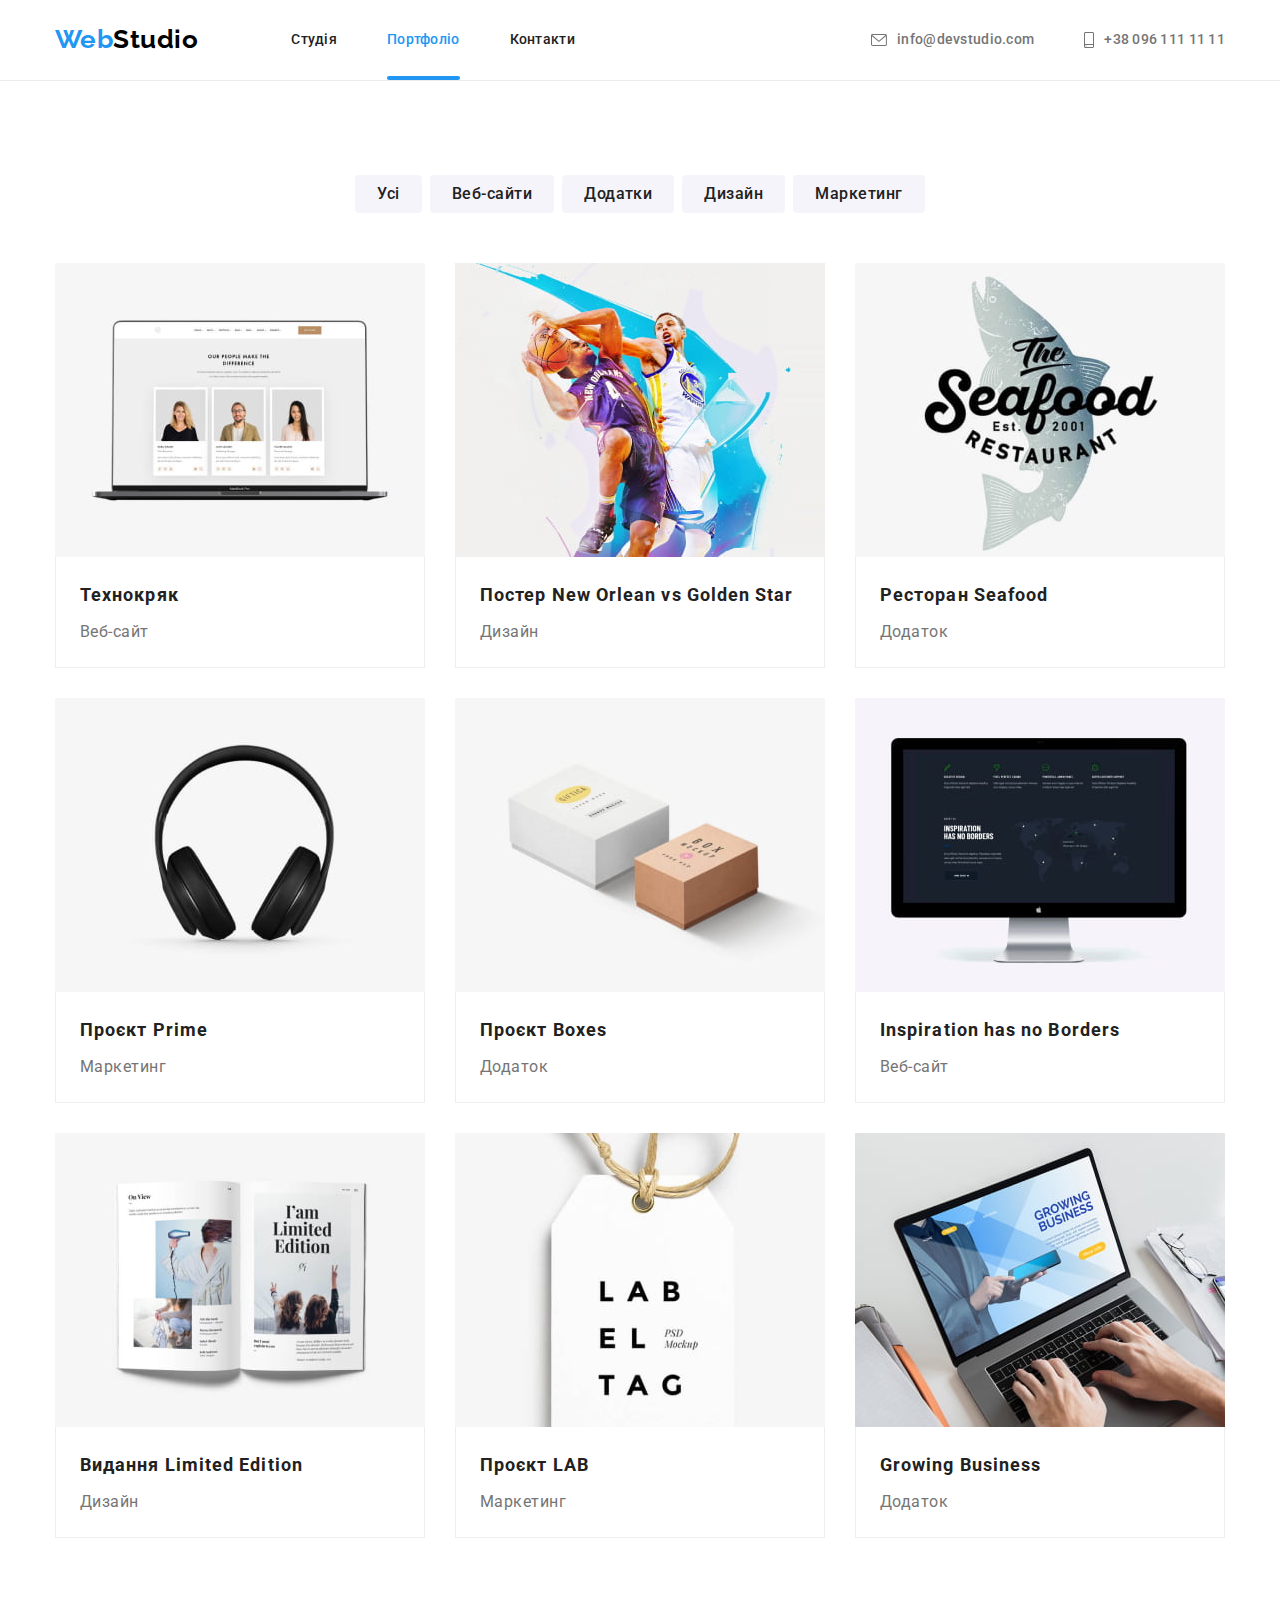
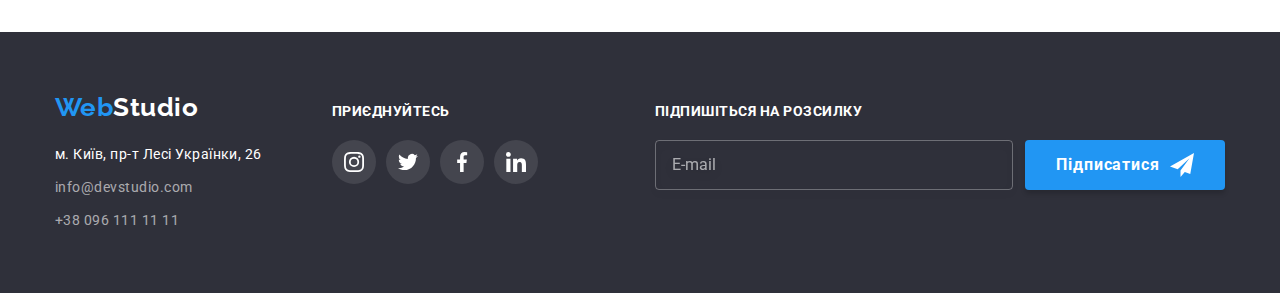
==== portfolio.html @ 8c15a257 "add html and css" ====
<!DOCTYPE html>
<html lang="uk">
  <head>
    <meta charset="UTF-8" />
    <meta http-equiv="X-UA-Compatible" content="IE=edge" />
    <meta name="viewport" content="width=device-width, initial-scale=1.0" />
    <title>Портфоліо</title>
    <link rel="preconnect" href="https://fonts.googleapis.com" />
    <link rel="preconnect" href="https://fonts.gstatic.com" crossorigin />
    <link
      href="https://fonts.googleapis.com/css2?family=Raleway:ital,wght@0,700;1,700&family=Roboto:ital,wght@0,400;0,500;0,700;0,900;1,400;1,500;1,700;1,900&display=swap"
      rel="stylesheet"
    />
    <link
      rel="stylesheet"
      href="https://cdnjs.cloudflare.com/ajax/libs/modern-normalize/1.0.0/modern-normalize.min.css"
    />
    <link rel="stylesheet" href="./css/styles.css" />
  </head>
  <body>
    <!-- Хедер -->
    <header class="header">
      <div class="container header__container">
        <a href="./index.html" class="logo header__logo">
          Web<span class="logo__text logo__text--white">Studio</span>
        </a>
        <nav>
          <ul class="nav">
            <li class="nav__item">
              <a href="./index.html" class="nav__link">Студія</a>
            </li>
            <li class="nav__item">
              <a href="./portfolio.html" class="nav__link nav__link--active">Портфоліо</a>
            </li>
            <li class="nav__item">
              <a href="" class="nav__link">Контакти</a>
            </li>
          </ul>
        </nav>
        <ul class="contacts">
          <li class="contacts__item">
            <a href="mailto:info@devstudio.com" class="contacts__link">
              <svg class="contacts__icon" width="16" height="12">
                <use href="./images/icons.svg#icon-envelope"></use>
              </svg>
              info@devstudio.com
            </a>
          </li>
          <li class="contacts__item">
            <a href="tel:+380961111111" class="contacts__link">
              <svg class="contacts__icon" width="10" height="16">
                <use href="./images/icons.svg#icon-smartphone"></use>
              </svg>
              +38 096 111 11 11
            </a>
          </li>
        </ul>
      </div>
    </header>
    <main>
      <!-- Портфоліо виконаних проєктів -->
      <section class="section">
        <div class="container">
          <h1 class="section__title visually-hidden">Портфоліо WebStudio</h1>
          <ul class="filter">
            <li class="filter__item">
              <button type="button" class="filter__btn">Усі</button>
            </li>
            <li class="filter__item">
              <button type="button" class="filter__btn">Веб-сайти</button>
            </li>
            <li class="filter__item">
              <button type="button" class="filter__btn">Додатки</button>
            </li>
            <li class="filter__item">
              <button type="button" class="filter__btn">Дизайн</button>
            </li>
            <li class="filter__item">
              <button type="button" class="filter__btn">Маркетинг</button>
            </li>
          </ul>
          <ul class="projects">
            <li class="project__item">
              <a href="" class="project__link">
                <div class="project__wrap">
                  <img
                    class="project__img"
                    src="./images/project1.jpg"
                    alt="Технокряк"
                    width="370"
                  />
                  <div class="project__tooltip">
                    <p class="project__desc">
                      Ресурс пропонує комплексні пропозиції з різним рівнем функціоналу та сервісів.
                      Все це дозволить відвідувачу отримати вичерпні відомості про компанію чи
                      приватну особу.
                    </p>
                  </div>
                </div>
                <div class="project__caption">
                  <h2 class="project__title">Технокряк</h2>
                  <p class="project__text">Веб-сайт</p>
                </div>
              </a>
            </li>
            <li class="project__item">
              <a href="" class="project__link">
                <div class="project__wrap">
                  <img
                    class="project__img"
                    src="./images/project2.jpg"
                    alt="Постер New Orlean vs Golden Star"
                    width="370"
                  />
                  <div class="project__tooltip">
                    <p class="project__desc">
                      Ресурс пропонує комплексні пропозиції з різним рівнем функціоналу та сервісів.
                      Все це дозволить відвідувачу отримати вичерпні відомості про компанію чи
                      приватну особу.
                    </p>
                  </div>
                </div>
                <div class="project__caption">
                  <h2 class="project__title">Постер New Orlean vs Golden Star</h2>
                  <p class="project__text">Дизайн</p>
                </div>
              </a>
            </li>
            <li class="project__item">
              <a href="" class="project__link">
                <div class="project__wrap">
                  <img
                    class="project__img"
                    src="./images/project3.jpg"
                    alt="Ресторан Seafood"
                    width="370"
                  />
                  <div class="project__tooltip">
                    <p class="project__desc">
                      Ресурс пропонує комплексні пропозиції з різним рівнем функціоналу та сервісів.
                      Все це дозволить відвідувачу отримати вичерпні відомості про компанію чи
                      приватну особу.
                    </p>
                  </div>
                </div>
                <div class="project__caption">
                  <h2 class="project__title">Ресторан Seafood</h2>
                  <p class="project__text">Додаток</p>
                </div>
              </a>
            </li>
            <li class="project__item">
              <a href="" class="project__link">
                <div class="project__wrap">
                  <img
                    class="project__img"
                    src="./images/project4.jpg"
                    alt="Проєкт Prime"
                    width="370"
                  />
                  <div class="project__tooltip">
                    <p class="project__desc">
                      Ресурс пропонує комплексні пропозиції з різним рівнем функціоналу та сервісів.
                      Все це дозволить відвідувачу отримати вичерпні відомості про компанію чи
                      приватну особу.
                    </p>
                  </div>
                </div>
                <div class="project__caption">
                  <h2 class="project__title">Проєкт Prime</h2>
                  <p class="project__text">Маркетинг</p>
                </div>
              </a>
            </li>
            <li class="project__item">
              <a href="" class="project__link">
                <div class="project__wrap">
                  <img
                    class="project__img"
                    src="./images/project5.jpg"
                    alt="Проєкт Boxes"
                    width="370"
                  />
                  <div class="project__tooltip">
                    <p class="project__desc">
                      Ресурс пропонує комплексні пропозиції з різним рівнем функціоналу та сервісів.
                      Все це дозволить відвідувачу отримати вичерпні відомості про компанію чи
                      приватну особу.
                    </p>
                  </div>
                </div>
                <div class="project__caption">
                  <h2 class="project__title">Проєкт Boxes</h2>
                  <p class="project__text">Додаток</p>
                </div>
              </a>
            </li>
            <li class="project__item">
              <a href="" class="project__link">
                <div class="project__wrap">
                  <img
                    class="project__img"
                    src="./images/project6.jpg"
                    alt="Inspiration has no Borders"
                    width="370"
                  />
                  <div class="project__tooltip">
                    <p class="project__desc">
                      Ресурс пропонує комплексні пропозиції з різним рівнем функціоналу та сервісів.
                      Все це дозволить відвідувачу отримати вичерпні відомості про компанію чи
                      приватну особу.
                    </p>
                  </div>
                </div>
                <div class="project__caption">
                  <h2 class="project__title">Inspiration has no Borders</h2>
                  <p class="project__text">Веб-сайт</p>
                </div>
              </a>
            </li>
            <li class="project__item">
              <a href="" class="project__link">
                <div class="project__wrap">
                  <img
                    class="project__img"
                    src="./images/project7.jpg"
                    alt="Видання Limited Edition"
                    width="370"
                  />
                  <div class="project__tooltip">
                    <p class="project__desc">
                      Ресурс пропонує комплексні пропозиції з різним рівнем функціоналу та сервісів.
                      Все це дозволить відвідувачу отримати вичерпні відомості про компанію чи
                      приватну особу.
                    </p>
                  </div>
                </div>
                <div class="project__caption">
                  <h2 class="project__title">Видання Limited Edition</h2>
                  <p class="project__text">Дизайн</p>
                </div>
              </a>
            </li>
            <li class="project__item">
              <a href="" class="project__link">
                <div class="project__wrap">
                  <img
                    class="project__img"
                    src="./images/project8.jpg"
                    alt="Проєкт LAB"
                    width="370"
                  />
                  <div class="project__tooltip">
                    <p class="project__desc">
                      Ресурс пропонує комплексні пропозиції з різним рівнем функціоналу та сервісів.
                      Все це дозволить відвідувачу отримати вичерпні відомості про компанію чи
                      приватну особу.
                    </p>
                  </div>
                </div>
                <div class="project__caption">
                  <h2 class="project__title">Проєкт LAB</h2>
                  <p class="project__text">Маркетинг</p>
                </div>
              </a>
            </li>
            <li class="project__item">
              <a href="" class="project__link">
                <div class="project__wrap">
                  <img
                    class="project__img"
                    src="./images/project9.jpg"
                    alt="Growing Business"
                    width="370"
                  />
                  <div class="project__tooltip">
                    <p class="project__desc">
                      Ресурс пропонує комплексні пропозиції з різним рівнем функціоналу та сервісів.
                      Все це дозволить відвідувачу отримати вичерпні відомості про компанію чи
                      приватну особу.
                    </p>
                  </div>
                </div>
                <div class="project__caption">
                  <h2 class="project__title">Growing Business</h2>
                  <p class="project__text">Додаток</p>
                </div>
              </a>
            </li>
          </ul>
        </div>
      </section>
    </main>
    <!-- Футер -->
    <footer class="footer">
      <div class="container footer__container">
        <div>
          <a href="./index.html" class="logo footer__logo">
            Web<span class="logo__text logo__text--black">Studio</span>
          </a>
          <!-- Адреса -->
          <address class="address">
            <ul class="address__list">
              <li class="address__item">
                <a
                  href="https://goo.gl/maps/NeYVabY8YoxSWAij9"
                  target="_blank"
                  rel="noopener noreferrer"
                  class="address__link address__link--white"
                  >м. Київ, пр-т Лесі Українки, 26</a
                >
              </li>
              <li class="address__item">
                <a href="mailto:info@devstudio.com" class="address__link">info@devstudio.com</a>
              </li>
              <li class="address__item">
                <a href="tel:+380961111111" class="address__link">+38 096 111 11 11</a>
              </li>
            </ul>
          </address>
        </div>
        <!-- Соцмережі -->
        <div class="socials">
          <p class="socials__tagline">Приєднуйтесь</p>
          <ul class="socials__list">
            <li class="socials__item">
              <a href="" class="socials__link socials__link--white" aria-label="Instagram">
                <svg class="socials__icon">
                  <use href="./images/icons.svg#icon-instagram"></use>
                </svg>
              </a>
            </li>
            <li class="socials__item">
              <a href="" class="socials__link socials__link--white" aria-label="Twitter">
                <svg class="socials__icon">
                  <use href="./images/icons.svg#icon-twitter"></use>
                </svg>
              </a>
            </li>
            <li class="socials__item">
              <a href="" class="socials__link socials__link--white" aria-label="Facebook">
                <svg class="socials__icon">
                  <use href="./images/icons.svg#icon-facebook"></use>
                </svg>
              </a>
            </li>
            <li class="socials__item">
              <a href="" class="socials__link socials__link--white" aria-label="Linkedin">
                <svg class="socials__icon">
                  <use href="./images/icons.svg#icon-linkedin"></use>
                </svg>
              </a>
            </li>
          </ul>
        </div>
        <!-- Форма підписки -->
        <div class="subscription">
          <p class="subscription__tagline">Підпишіться на розсилку</p>
          <form class="subscription__form" autocomplete="off">
            <label for="email"></label>
            <input
              type="email"
              name="user-email"
              id="email"
              placeholder="E-mail"
              class="subscription__input"
            />
            <button type="submit" class="btn subscription__btn">
              Підписатися
              <svg class="subscription__icon">
                <use href="./images/icons.svg#icon-send"></use>
              </svg>
            </button>
          </form>
        </div>
      </div>
    </footer>
  </body>
</html>
---- css/styles.css ----
﻿/* Глобальні стилі */

:root {
  --primary-bg-color: #ffffff;
  --secondary-bg-color: #f5f4fa;
  --footer-bg-color: #2f303a;
  --logo-color: #2196f3;
  --primary-logo-text-color: #000000;
  --secondary-logo-text-color: #ffffff;
  --page-text-color: #212121;
  --primary-title-color: #ffffff;
  --secondary-title-color: #212121;
  --primary-text-color: #ffffff;
  --secondary-text-color: #757575;
  --accent-color: #2196f3;
  --base-btn-color: #2196f3;
  --active-btn-color: #188ce8;
  --svg-base-color: #afb1b8;
  --auto-line-height: 1.2;
  --small-text-size: 14px;
  --medium-text-size: 16px;
  --duration: 250ms;
  --timing-function: cubic-bezier(0.4, 0, 0.2, 1);
}

body {
  font-family: 'Roboto', sans-serif;
  letter-spacing: 0.03em;
  color: var(--page-text-color);
  background-color: var(--primary-bg-color);
}

h1,
h2,
h3,
p {
  margin: 0;
}

ul {
  padding: 0;
  margin: 0;
  list-style: none;
}

textarea {
  resize: none;
}

.container {
  width: 1200px;
  padding-left: 15px;
  padding-right: 15px;
  margin: 0 auto;
}

.btn {
  font-weight: 700;
  font-size: var(--medium-text-size);
  line-height: 1.88;
  letter-spacing: 0.06em;
  color: var(--primary-text-color);
  cursor: pointer;
  background-color: var(--base-btn-color);
  box-shadow: 0px 4px 4px rgba(0, 0, 0, 0.15);
  border: none;
  border-radius: 4px;
  transition: background-color var(--duration) var(--timing-function);
}

.btn:hover,
.btn:focus {
  background-color: var(--active-btn-color);
}

.section {
  padding: 94px 0;
}

.section__title {
  margin-bottom: 50px;
  font-size: 36px;
  line-height: 1.17;
  text-align: center;
}

.visually-hidden {
  position: absolute;
  width: 1px;
  height: 1px;
  margin: -1px;
  border: 0;
  padding: 0;
  white-space: nowrap;
  clip-path: inset(100%);
  clip: rect(0 0 0 0);
  overflow: hidden;
}

/* Головна сторінка */

/* Хедер */

.header {
  border-bottom: 1px solid #ececec;
}

.header__container {
  display: flex;
  align-items: center;
}

.logo {
  display: block;
  font-family: 'Raleway', sans-serif;
  font-weight: 700;
  font-size: 26px;
  line-height: var(--auto-line-height);
  color: var(--logo-color);
  text-decoration: none;
}

.header__logo {
  padding: 24px 0;
  margin-right: 93px;
}

.logo__text--white {
  color: var(--primary-logo-text-color);
}

.nav,
.contacts {
  display: flex;
  gap: 50px;
}

.contacts {
  margin-left: auto;
}

.nav__link,
.contacts__link {
  display: flex;
  align-items: center;
  padding: 32px 0;
  font-weight: 500;
  font-size: var(--small-text-size);
  line-height: 1.14;
  letter-spacing: 0.02em;
  color: currentColor;
  text-decoration: none;
  transition: color var(--duration) var(--timing-function);
}

.contacts__link {
  color: var(--secondary-text-color);
}

.nav__link--active,
.nav__link:hover,
.nav__link:focus,
.contacts__link:hover,
.contacts__link:focus {
  color: var(--accent-color);
}

.nav__link--active {
  position: relative;
}

.nav__link--active::after {
  position: absolute;
  bottom: 0;
  content: '';
  width: 100%;
  height: 4px;
  background-color: var(--accent-color);
  border-radius: 2px;
}

.contacts__icon {
  margin-right: 10px;
  fill: currentColor;
}

/* Секція Hero */

.hero {
  max-width: 1600px;
  padding: 200px 0;
  margin: 0 auto;
  text-align: center;
  background-color: #c4c4c4;
  background-image: linear-gradient(rgba(47, 48, 58, 0.4), rgba(47, 48, 58, 0.4)),
    url(../images/hero-bg.jpg);
  background-repeat: no-repeat;
  background-position: center;
  background-size: cover;
}

.hero__title {
  margin-bottom: 30px;
  font-weight: 900;
  font-size: 44px;
  line-height: 1.36;
  letter-spacing: 0.06em;
  color: var(--primary-title-color);
  text-transform: uppercase;
}

.hero__btn {
  padding: 10px 32px;
}

/* Оверлей та модальне вікно */

.overlay {
  position: fixed;
  top: 0;
  /* z-index: 5; */
  width: 100%;
  height: 100%;
  opacity: 1;
  background-color: rgba(0, 0, 0, 0.2);
  transition: opacity var(--duration) var(--timing-function),
    visibility var(--duration) var(--timing-function);
}

.is-hidden {
  opacity: 0;
  pointer-events: none;
  visibility: hidden;
}

.is-hidden .modal {
  opacity: 0;
  transform: translate(-50%, 80%) scale(0.4);
}

.modal {
  position: absolute;
  top: 50%;
  left: 50%;
  min-width: 528px;
  min-height: 581px;
  background-color: var(--primary-bg-color);
  box-shadow: 0px 1px 3px rgba(0, 0, 0, 0.12), 0px 1px 1px rgba(0, 0, 0, 0.14),
    0px 2px 1px rgba(0, 0, 0, 0.2);
  border-radius: 4px;
  opacity: 1;
  transform: translate(-50%, -50%) scale(1);
  transition: transform var(--duration) var(--timing-function),
    opacity var(--duration) var(--timing-function);
}

.modal__close-btn {
  position: absolute;
  top: 8px;
  right: 8px;
  display: flex;
  justify-content: center;
  align-items: center;
  width: 30px;
  height: 30px;
  margin: 0;
  padding: 0;
  color: #000000;
  cursor: pointer;
  background-color: transparent;
  border: 1px solid rgba(0, 0, 0, 0.1);
  border-radius: 50%;
  transition: color var(--duration) var(--timing-function);
}

.modal__close-btn:hover,
.modal__close-btn:focus {
  color: var(--accent-color);
}

.modal__close-icon {
  width: 18px;
  height: 18px;
  fill: currentColor;
}

.modal__form {
  padding: 48px 40px 40px;
  text-align: center;
}

.modal__title {
  margin-bottom: 12px;
  font-size: 20px;
  line-height: 1.15;
}

.modal__wrap {
  display: flex;
  flex-direction: column;
  gap: 10px;
}

.modal__field {
  position: relative;
  display: flex;
  flex-direction: column;
  text-align: left;
  color: var(--page-text-color);
  transition: color var(--duration) var(--timing-function);
}

.modal__field:focus-within {
  color: var(--accent-color);
}

.modal__label {
  margin-bottom: 4px;
  font-size: 12px;
  line-height: 1.17;
  letter-spacing: 0.01em;
  color: var(--secondary-text-color);
}

.modal__input {
  margin: 0;
  padding: 11px 42px;
  color: var(--page-text-color);
  border: 1px solid rgba(33, 33, 33, 0.2);
  border-radius: 4px;
  outline: none;
  transition: border-color var(--duration) var(--timing-function);
}

.modal__input:focus,
.modal__input:not(:placeholder-shown) {
  border-color: var(--accent-color);
}

.modal__input:not(:placeholder-shown) + .modal__icon {
  fill: var(--accent-color);
}

.modal__icon {
  position: absolute;
  top: 29px;
  left: 12px;
  width: 18px;
  height: 18px;
  fill: currentColor;
}

.modal__input--large {
  padding: 12px 16px;
}

.modal__input--large::placeholder {
  font-weight: 400;
  font-size: 12px;
  line-height: 1.17;
  letter-spacing: 0.01em;
  color: rgba(117, 117, 117, 0.5);
}

.modal__policy {
  position: relative;
  display: flex;
  align-items: center;
  justify-content: center;
  margin-top: 20px;
  margin-bottom: 30px;
  cursor: pointer;
}

.modal__box {
  width: 16px;
  height: 15px;
  border: 2px solid #212121;
  border-radius: 2px;
}

.modal__icon--checked {
  z-index: -1;
  top: 5px;
  left: 19px;
  width: 16px;
  height: 15px;
}

.modal__text {
  margin-left: 8px;
  font-weight: 400;
  font-size: var(--small-text-size);
  line-height: 1.71;
  color: var(--secondary-text-color);
}

.modal__check:checked + .modal__box {
  background-color: var(--accent-color);
  border-color: var(--accent-color);
}

.modal__check:checked ~ .modal__icon--checked {
  z-index: 2;
}

.modal__link {
  color: var(--accent-color);
}

.modal__btn {
  min-width: 200px;
  height: 50px;
}

/* Особливості роботи */

.features {
  display: flex;
  gap: 30px;
}

.features__wrap {
  display: flex;
  justify-content: center;
  align-items: center;
  width: 270px;
  height: 120px;
  margin-bottom: 30px;
  background-color: var(--secondary-bg-color);
  border-radius: 4px;
}

.features__icon {
  width: 70px;
  height: 70px;
}

.features__title {
  margin-bottom: 10px;
  font-size: var(--small-text-size);
  line-height: 1.14;
  text-transform: uppercase;
}

.features__text {
  font-size: var(--small-text-size);
  line-height: 1.71;
  color: var(--secondary-text-color);
}

/* Чим ми займаємося */

.services__section {
  padding-top: 0;
}

.services__list {
  display: flex;
  gap: 30px;
}

.services__item {
  position: relative;
}

.services__img {
  display: block;
}

.services__wrap {
  position: absolute;
  bottom: 0;
  width: 100%;
  padding: 27px 0;
  text-align: center;
  background-color: rgba(47, 48, 58, 0.8);
}

.services__title {
  font-size: var(--small-text-size);
  line-height: 1.14;
  color: var(--primary-title-color);
  text-transform: uppercase;
}

/* Наша команда */

.team__section {
  background-color: var(--secondary-bg-color);
}

.team__list {
  display: flex;
  gap: 30px;
}

.team__item {
  background-color: var(--primary-bg-color);
  box-shadow: 0px 1px 3px rgba(0, 0, 0, 0.12), 0px 1px 1px rgba(0, 0, 0, 0.14),
    0px 2px 1px rgba(0, 0, 0, 0.2);
  border-radius: 0px 0px 4px 4px;
}

.team__img {
  display: block;
}

.team__desc {
  padding-top: 30px;
  padding-bottom: 30px;
}

.team__title,
.team__text {
  font-size: var(--medium-text-size);
  line-height: var(--auto-line-height);
  text-align: center;
}

.team__title {
  margin-bottom: 10px;
  font-weight: 500;
}

.team__text {
  margin-bottom: 16px;
  color: var(--secondary-text-color);
}

.socials__list {
  display: flex;
  justify-content: center;
  gap: 10px;
}

.socials__link {
  display: flex;
  justify-content: center;
  align-items: center;
  width: 44px;
  height: 44px;
  color: var(--svg-base-color);
  border-radius: 50%;
  background-color: var(--primary-bg-color);
  transition: color var(--duration) var(--timing-function),
    background-color var(--duration) var(--timing-function);
}

.socials__link:hover,
.socials__link:focus {
  color: var(--primary-text-color);
  background-color: var(--accent-color);
}

.socials__icon {
  width: 20px;
  height: 20px;
  fill: currentColor;
}

/* Постійні клієнти */

.clients {
  display: flex;
  justify-content: space-between;
  gap: 30px;
}

.clients__link {
  display: flex;
  justify-content: center;
  align-items: center;
  width: 170px;
  height: 92px;
  color: var(--svg-base-color);
  border: 1px solid var(--svg-base-color);
  border-radius: 4px;
  transition: color var(--duration) var(--timing-function),
    border-color var(--duration) var(--timing-function);
}

.clients__link:hover,
.clients__link:focus {
  color: var(--accent-color);
  border-color: var(--accent-color);
}

.clients__icon {
  width: 106px;
  height: 60px;
  fill: currentColor;
}

/* Футер */

.footer {
  padding: 60px 0;
  background-color: var(--footer-bg-color);
}

.footer__container {
  display: flex;
  align-items: baseline;
}

.footer__logo {
  margin-bottom: 20px;
}

.logo__text--black {
  color: var(--secondary-logo-text-color);
}

.address__list {
  display: flex;
  flex-direction: column;
  gap: 9px;
}

.address__link {
  font-style: normal;
  font-size: var(--small-text-size);
  line-height: 1.71;
  color: rgba(255, 255, 255, 0.6);
  text-decoration: none;
  transition: color var(--duration) var(--timing-function);
}

.address__link--white {
  color: var(--primary-text-color);
}

.address__link:hover,
.address__link:focus {
  color: var(--accent-color);
}

/* Соцмережі */

.socials {
  margin-left: 70px;
}

.socials__tagline,
.subscription__tagline {
  margin-bottom: 20px;
  font-weight: 700;
  font-size: var(--small-text-size);
  line-height: 1.14;
  color: var(--primary-text-color);
  text-transform: uppercase;
}

.socials__link--white {
  color: var(--primary-text-color);
  background-color: rgba(255, 255, 255, 0.1);
  transition: background-color var(--duration) var(--timing-function);
}

/* Форма підписки */

.subscription {
  min-width: 570px;
  margin-left: auto;
}

.subscription__form {
  display: flex;
}

.subscription__input {
  flex-grow: 1;
  padding: 15px 16px;
  color: var(--primary-text-color);
  background-color: transparent;
  border: 1px solid rgba(255, 255, 255, 0.3);
  filter: drop-shadow(0px 4px 4px rgba(0, 0, 0, 0.15));
  border-radius: 4px;
  outline: none;
  transition: border-color var(--duration) var(--timing-function);
}

.subscription__input::placeholder {
  font-size: var(--medium-text-size);
  line-height: 1.25;
  color: rgba(255, 255, 255, 0.6);
}

.subscription__input:focus,
.subscription__input:not(:placeholder-shown) {
  border-color: var(--accent-color);
}

.subscription__btn {
  display: flex;
  justify-content: center;
  align-items: center;
  min-width: 200px;
  height: 50px;
  margin-left: 12px;
}

.subscription__icon {
  width: 24px;
  height: 24px;
  margin-left: 10px;
  fill: currentColor;
}

/* Сторінка портфоліо */

/* Кнопки */

.filter {
  display: flex;
  justify-content: center;
  gap: 8px;
  margin-bottom: 50px;
}

.filter__btn {
  padding: 6px 22px;
  font-weight: 500;
  font-size: var(--medium-text-size);
  line-height: 1.62;
  text-align: center;
  letter-spacing: inherit;
  color: currentColor;
  cursor: pointer;
  background-color: var(--secondary-bg-color);
  border: none;
  border-radius: 4px;
  transition: color var(--duration) var(--timing-function),
    background-color var(--duration) var(--timing-function),
    box-shadow var(--duration) var(--timing-function);
}

.filter__btn:hover,
.filter__btn:focus {
  color: var(--primary-text-color);
  background-color: var(--accent-color);
  box-shadow: 0px 3px 1px rgba(0, 0, 0, 0.1), 0px 1px 2px rgba(0, 0, 0, 0.08),
    0px 2px 2px rgba(0, 0, 0, 0.12);
}

/* Перелік проєктів */

.projects {
  display: flex;
  flex-wrap: wrap;
  column-gap: 30px;
  row-gap: 30px;
}

.project__item {
  display: flex;
  width: calc((100% - 30px * 2) / 3);
}

.project__link {
  color: currentColor;
  text-decoration: none;
  transition: box-shadow var(--duration) var(--timing-function);
}

.project__link:hover,
.project__link:focus {
  box-shadow: 0px 1px 1px rgba(0, 0, 0, 0.12), 0px 4px 4px rgba(0, 0, 0, 0.06),
    1px 4px 6px rgba(0, 0, 0, 0.16);
}

.project__wrap {
  position: relative;
  overflow: hidden;
}

.project__img {
  display: block;
}

.project__tooltip {
  position: absolute;
  top: 0;
  left: 0;
  display: block;
  width: 100%;
  height: 100%;
  background-color: rgba(33, 150, 243, 0.9);
  transform: translateY(101%);
  transition: transform var(--duration) var(--timing-function);
}

.project__desc {
  display: flex;
  align-items: center;
  height: 100%;
  padding: 0 24px;
  font-size: 18px;
  line-height: 1.56;
  color: var(--primary-text-color);
}

.project__link:hover .project__tooltip,
.project__link:focus .project__tooltip {
  transform: translateY(0);
}

.project__caption {
  padding: 20px 24px;
  border: 1px solid #eeeeee;
  border-top: none;
}

.project__title {
  margin-bottom: 4px;
  font-size: 18px;
  line-height: 2;
  letter-spacing: 0.06em;
}

.project__text {
  font-size: var(--medium-text-size);
  line-height: 1.88;
  color: var(--secondary-text-color);
}
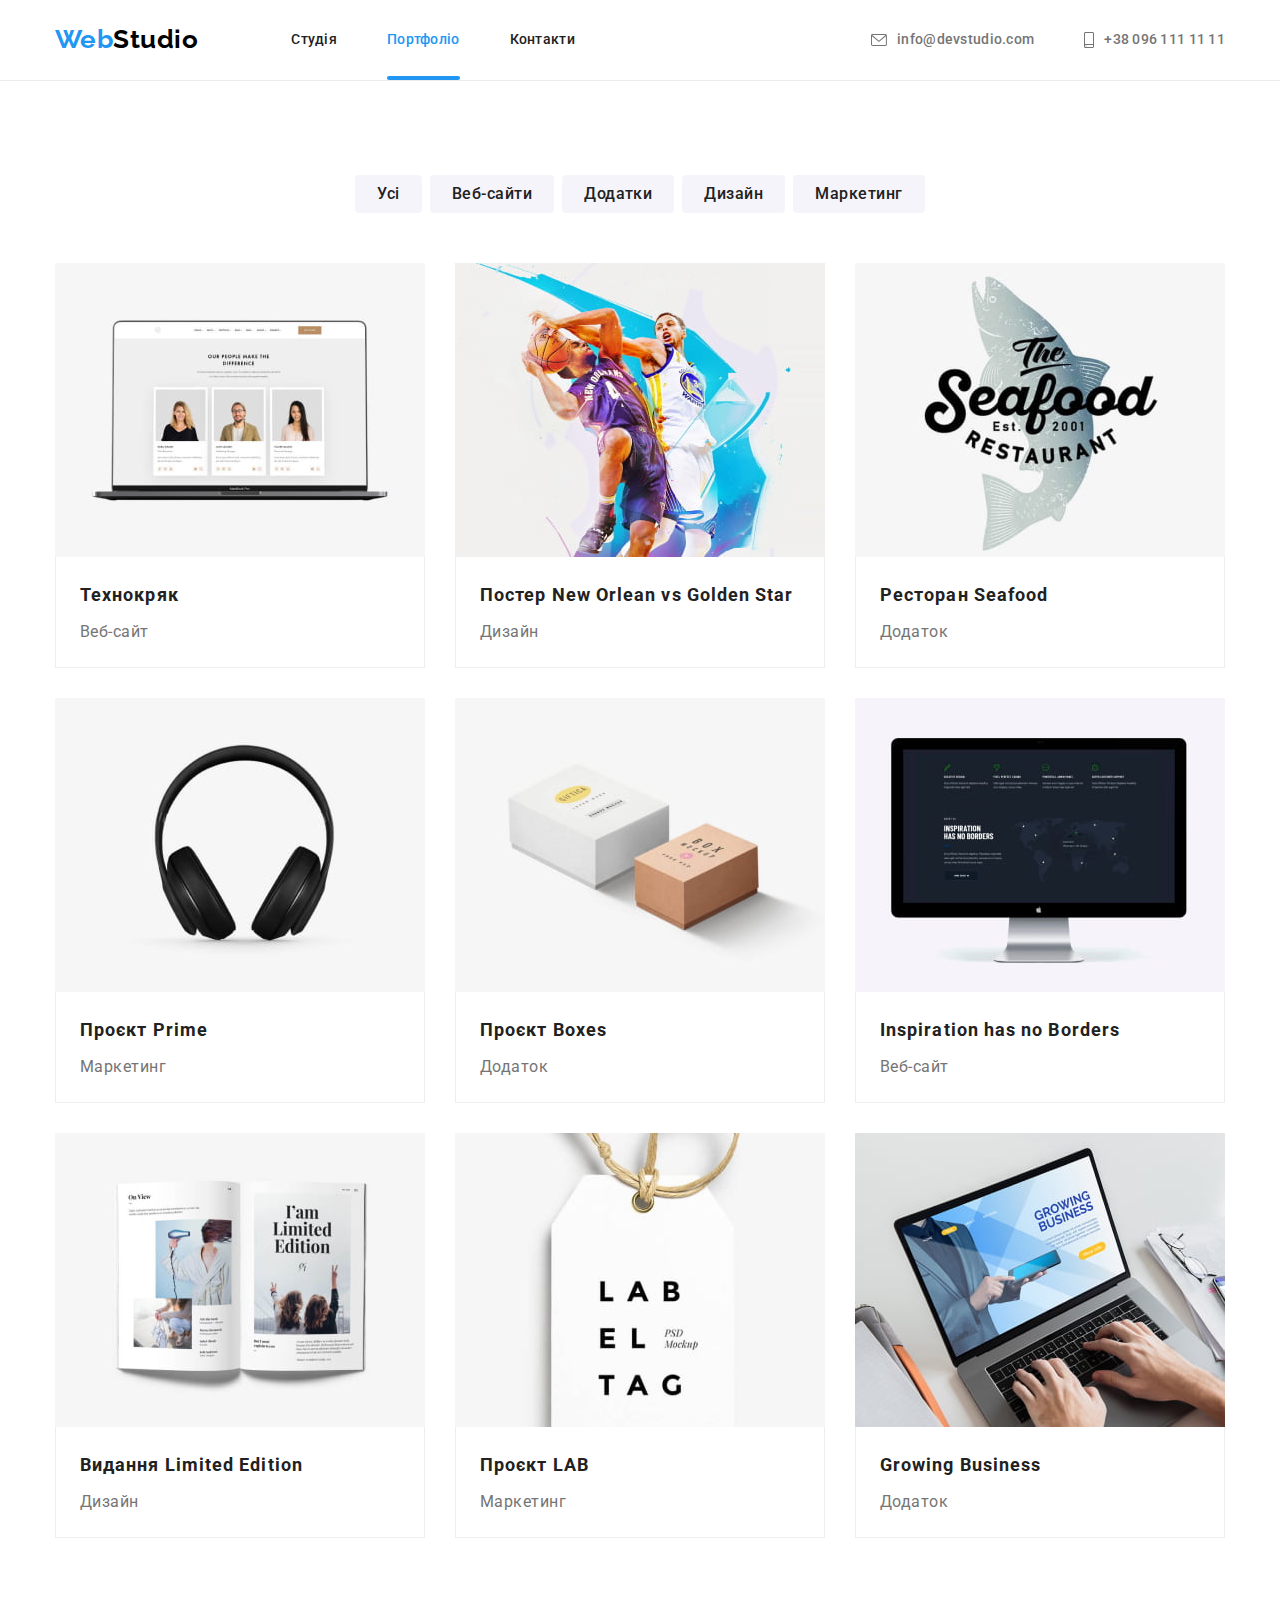
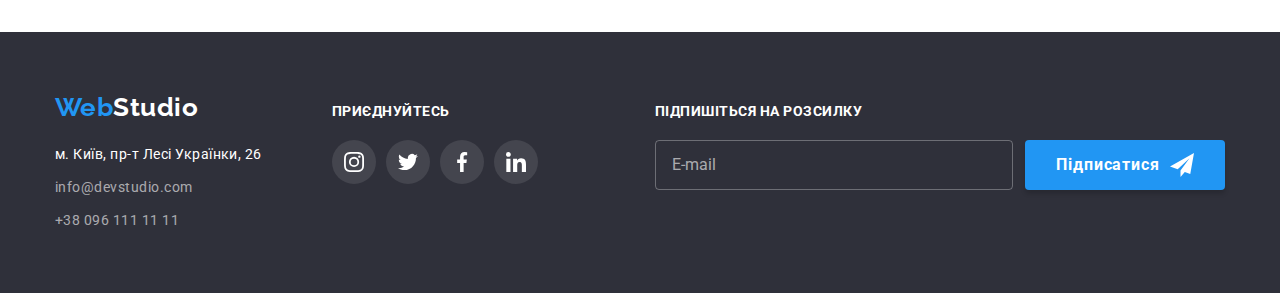
==== commit 6b28c212: "add sass files" ====
--- a/portfolio.html
+++ b/portfolio.html
@@ -11,21 +11,17 @@
       href="https://fonts.googleapis.com/css2?family=Raleway:ital,wght@0,700;1,700&family=Roboto:ital,wght@0,400;0,500;0,700;0,900;1,400;1,500;1,700;1,900&display=swap"
       rel="stylesheet"
     />
-    <link
-      rel="stylesheet"
-      href="https://cdnjs.cloudflare.com/ajax/libs/modern-normalize/1.0.0/modern-normalize.min.css"
-    />
-    <link rel="stylesheet" href="./css/styles.css" />
+    <link rel="stylesheet" href="./css/main.min.css" />
   </head>
   <body>
     <!-- Хедер -->
     <header class="header">
       <div class="container header__container">
-        <a href="./index.html" class="logo header__logo">
-          Web<span class="logo__text logo__text--white">Studio</span>
+        <a href="./index.html" class="header__logo">
+          Web<span class="logo__text logo__text--black">Studio</span>
         </a>
         <nav>
-          <ul class="nav">
+          <ul class="header__nav">
             <li class="nav__item">
               <a href="./index.html" class="nav__link">Студія</a>
             </li>
@@ -37,7 +33,7 @@
             </li>
           </ul>
         </nav>
-        <ul class="contacts">
+        <ul class="header__contacts">
           <li class="contacts__item">
             <a href="mailto:info@devstudio.com" class="contacts__link">
               <svg class="contacts__icon" width="16" height="12">
@@ -295,11 +291,11 @@
     <footer class="footer">
       <div class="container footer__container">
         <div>
-          <a href="./index.html" class="logo footer__logo">
-            Web<span class="logo__text logo__text--black">Studio</span>
+          <a href="./index.html" class="footer__logo">
+            Web<span class="logo__text logo__text--white">Studio</span>
           </a>
           <!-- Адреса -->
-          <address class="address">
+          <address class="footer__address">
             <ul class="address__list">
               <li class="address__item">
                 <a
@@ -320,8 +316,8 @@
           </address>
         </div>
         <!-- Соцмережі -->
-        <div class="socials">
-          <p class="socials__tagline">Приєднуйтесь</p>
+        <div class="footer__socials">
+          <p class="footer__tagline">Приєднуйтесь</p>
           <ul class="socials__list">
             <li class="socials__item">
               <a href="" class="socials__link socials__link--white" aria-label="Instagram">
@@ -354,8 +350,8 @@
           </ul>
         </div>
         <!-- Форма підписки -->
-        <div class="subscription">
-          <p class="subscription__tagline">Підпишіться на розсилку</p>
+        <div class="footer__subscription">
+          <p class="footer__tagline">Підпишіться на розсилку</p>
           <form class="subscription__form" autocomplete="off">
             <label for="email"></label>
             <input
@@ -365,7 +361,7 @@
               placeholder="E-mail"
               class="subscription__input"
             />
-            <button type="submit" class="btn subscription__btn">
+            <button type="submit" class="subscription__btn">
               Підписатися
               <svg class="subscription__icon">
                 <use href="./images/icons.svg#icon-send"></use>
--- a/css/main.min.css
+++ b/css/main.min.css
@@ -0,0 +1 @@
+/*! modern-normalize v1.1.0 | MIT License | https://github.com/sindresorhus/modern-normalize */*,::before,::after{box-sizing:border-box}html{line-height:1.15;-webkit-text-size-adjust:100%;-moz-tab-size:4;-o-tab-size:4;tab-size:4}body{margin:0;font-family:system-ui,-apple-system,"Segoe UI",Roboto,Helvetica,Arial,sans-serif,"Apple Color Emoji","Segoe UI Emoji"}hr{height:0;color:inherit}abbr[title]{-webkit-text-decoration:underline dotted;text-decoration:underline dotted}b,strong{font-weight:bolder}code,kbd,samp,pre{font-family:ui-monospace,SFMono-Regular,Consolas,"Liberation Mono",Menlo,monospace;font-size:1em}small{font-size:80%}sub,sup{font-size:75%;line-height:0;position:relative;vertical-align:baseline}sub{bottom:-0.25em}sup{top:-0.5em}table{text-indent:0;border-color:inherit}button,input,optgroup,select,textarea{font-family:inherit;font-size:100%;line-height:1.15;margin:0}button,select{text-transform:none}button,[type=button],[type=reset],[type=submit]{-webkit-appearance:button}::-moz-focus-inner{border-style:none;padding:0}:-moz-focusring{outline:1px dotted ButtonText}:-moz-ui-invalid{box-shadow:none}legend{padding:0}progress{vertical-align:baseline}::-webkit-inner-spin-button,::-webkit-outer-spin-button{height:auto}[type=search]{-webkit-appearance:textfield;outline-offset:-2px}::-webkit-search-decoration{-webkit-appearance:none}::-webkit-file-upload-button{-webkit-appearance:button;font:inherit}summary{display:list-item}body{font-family:"Roboto",sans-serif;letter-spacing:.03em;color:#212121;background-color:#fff}h1,h2,h3,h4,p{margin:0}ul{padding:0;margin:0;list-style:none}textarea{resize:none}.container{width:1200px;padding:0 15px;margin:0 auto}.section{padding:94px 0}.section__title{margin-bottom:50px;font-size:36px;line-height:1.17;text-align:center}.visually-hidden{position:absolute;width:1px;height:1px;margin:-1px;border:0;padding:0;white-space:nowrap;-webkit-clip-path:inset(100%);clip-path:inset(100%);clip:rect(0 0 0 0);overflow:hidden}.overlay{position:fixed;top:0;z-index:5;width:100%;height:100%;opacity:1;background-color:rgba(0,0,0,.2);transition:opacity 250ms cubic-bezier(0.4, 0, 0.2, 1),visibility 250ms cubic-bezier(0.4, 0, 0.2, 1)}.is-hidden{opacity:0;pointer-events:none;visibility:hidden}.footer__logo,.header__logo{display:block;font-family:"Raleway",sans-serif;font-weight:700;font-size:26px;line-height:1.2;color:#2196f3;text-decoration:none}.modal__btn,.subscription__btn,.hero__btn{padding:0;font-weight:700;font-size:16px;line-height:1.88;letter-spacing:.06em;color:#fff;cursor:pointer;background-color:#2196f3;box-shadow:0px 4px 4px rgba(0,0,0,.15);border:none;border-radius:4px;transition:background-color 250ms cubic-bezier(0.4, 0, 0.2, 1)}.modal__btn:hover,.subscription__btn:hover,.hero__btn:hover,.modal__btn:focus,.subscription__btn:focus,.hero__btn:focus{background-color:#188ce8}.header__logo{padding:24px 0;margin-right:93px}.footer__logo{margin-bottom:20px}.logo__text--black{color:#000}.logo__text--white{color:#fff}.socials__list{display:flex;justify-content:center;align-items:center;gap:10px}.socials__link{display:flex;justify-content:center;align-items:center;width:44px;height:44px;color:#afb1b8;border-radius:50%;background-color:#fff;transition:color 250ms cubic-bezier(0.4, 0, 0.2, 1),background-color 250ms cubic-bezier(0.4, 0, 0.2, 1)}.socials__link:hover,.socials__link:focus{color:#fff;background-color:#2196f3}.socials__icon{width:20px;height:20px;fill:currentColor}.socials__link--white{color:#fff;background-color:rgba(255,255,255,.1);transition:background-color 250ms cubic-bezier(0.4, 0, 0.2, 1)}.header{border-bottom:1px solid #ececec}.header__container{display:flex;justify-content:space-between;align-items:center}.header__nav,.header__contacts{display:flex;gap:50px}.header__contacts{margin-left:auto}.nav__link,.contacts__link{display:flex;justify-content:center;align-items:center;padding:32px 0;font-weight:500;font-size:14px;line-height:1.14;letter-spacing:.02em;color:currentColor;text-decoration:none;transition:color 250ms cubic-bezier(0.4, 0, 0.2, 1)}.nav__link:hover,.nav__link:focus,.contacts__link:hover,.contacts__link:focus{color:#2196f3}.nav__link--active{position:relative;color:#2196f3}.nav__link--active::after{position:absolute;bottom:0;content:"";width:100%;height:4px;background-color:#2196f3;border-radius:2px}.contacts__link{color:#757575}.contacts__icon{margin-right:10px;fill:currentColor}.hero{max-width:1600px;padding:200px 0;margin:0 auto;text-align:center;background-color:#c4c4c4;background-image:linear-gradient(rgba(47, 48, 58, 0.4), rgba(47, 48, 58, 0.4)),url(../images/hero-bg.jpg);background-repeat:no-repeat;background-position:center;background-size:cover}.hero__title{margin-bottom:30px;font-weight:900;font-size:44px;line-height:1.36;letter-spacing:.06em;color:#fff;text-transform:uppercase}.hero__btn{padding:10px 32px}.features{display:flex;justify-content:center;align-items:flex-start;gap:30px}.features__wrap{display:flex;justify-content:center;align-items:center;width:270px;height:120px;margin-bottom:30px;background-color:#f5f4fa;border-radius:4px}.features__icon{width:70px;height:70px}.features__title{margin-bottom:10px;font-size:14px;line-height:1.14;text-transform:uppercase}.features__text{font-size:14px;line-height:1.71;color:#757575}.services__section{padding-top:0}.services__list{display:flex;gap:30px}.services__item{position:relative}.services__img{display:block}.services__wrap{position:absolute;bottom:0;width:100%;padding:27px 0;text-align:center;background-color:rgba(47,48,58,.8)}.services__title{font-size:14px;line-height:1.14;color:#fff;text-transform:uppercase}.team__section{background-color:#f5f4fa}.team__list{display:flex;gap:30px}.team__item{background-color:#fff;box-shadow:0px 1px 3px rgba(0,0,0,.12),0px 1px 1px rgba(0,0,0,.14),0px 2px 1px rgba(0,0,0,.2);border-radius:0px 0px 4px 4px}.team__img{display:block}.team__desc{padding-top:30px;padding-bottom:30px}.team__title,.team__text{font-size:16px;line-height:1.2;text-align:center}.team__title{margin-bottom:10px;font-weight:500}.team__text{margin-bottom:16px;color:#757575}.clients{display:flex;justify-content:space-between;align-items:center;gap:30px}.clients__link{display:flex;justify-content:center;align-items:center;width:170px;height:92px;color:#afb1b8;border:1px solid #afb1b8;border-radius:4px;transition:color 250ms cubic-bezier(0.4, 0, 0.2, 1),border-color 250ms cubic-bezier(0.4, 0, 0.2, 1)}.clients__link:hover,.clients__link:focus{color:#2196f3;border-color:#2196f3}.clients__icon{width:106px;height:60px;fill:currentColor}.filter{display:flex;justify-content:center;align-items:center;gap:8px;margin-bottom:50px}.filter__btn{padding:6px 22px;font-weight:500;font-size:16px;line-height:1.62;text-align:center;letter-spacing:inherit;color:currentColor;cursor:pointer;background-color:#f5f4fa;border:none;border-radius:4px;transition:color 250ms cubic-bezier(0.4, 0, 0.2, 1),background-color 250ms cubic-bezier(0.4, 0, 0.2, 1),box-shadow 250ms cubic-bezier(0.4, 0, 0.2, 1)}.filter__btn:hover,.filter__btn:focus{color:#fff;background-color:#2196f3;box-shadow:0px 3px 1px rgba(0,0,0,.1),0px 1px 2px rgba(0,0,0,.08),0px 2px 2px rgba(0,0,0,.12)}.projects{display:flex;flex-wrap:wrap;-moz-column-gap:30px;column-gap:30px;row-gap:30px}.project__item{display:flex;width:calc((100% - 60px)/3)}.project__link{color:currentColor;text-decoration:none;transition:box-shadow 250ms cubic-bezier(0.4, 0, 0.2, 1)}.project__link:hover,.project__link:focus{box-shadow:0px 1px 1px rgba(0,0,0,.12),0px 4px 4px rgba(0,0,0,.06),1px 4px 6px rgba(0,0,0,.16)}.project__wrap{position:relative;overflow:hidden}.project__img{display:block}.project__tooltip{position:absolute;top:0;left:0;display:block;width:100%;height:100%;background-color:rgba(33,150,243,.9);transform:translateY(101%);transition:transform 250ms cubic-bezier(0.4, 0, 0.2, 1)}.project__link:hover .project__tooltip,.project__link:focus .project__tooltip{transform:translateY(0)}.project__desc{display:flex;justify-content:center;align-items:center;height:100%;padding:0 24px;font-size:18px;line-height:1.56;color:#fff}.project__caption{padding:20px 24px;border:1px solid #eee;border-top:none}.project__title{margin-bottom:4px;font-size:18px;line-height:2;letter-spacing:.06em}.project__text{font-size:16px;line-height:1.88;color:#757575}.footer{padding:60px 0;background-color:#2f303a}.footer__container{display:flex;align-items:baseline}.address__list{display:flex;flex-direction:column;gap:9px}.address__link{font-style:normal;font-size:14px;line-height:1.71;color:rgba(255,255,255,.6);text-decoration:none;transition:color 250ms cubic-bezier(0.4, 0, 0.2, 1)}.address__link:hover,.address__link:focus{color:#2196f3}.address__link--white{color:#fff}.footer__socials{margin-left:70px}.footer__tagline{margin-bottom:20px;font-weight:700;font-size:14px;line-height:1.14;color:#fff;text-transform:uppercase}.footer__subscription{min-width:570px;margin-left:auto}.subscription__form{display:flex}.subscription__input{flex-grow:1;padding:15px 16px;color:#fff;background-color:rgba(0,0,0,0);border:1px solid rgba(255,255,255,.3);border-radius:4px;outline:none;transition:border-color 250ms cubic-bezier(0.4, 0, 0.2, 1)}.subscription__input::-moz-placeholder{font-size:16px;line-height:1.25;color:rgba(255,255,255,.6)}.subscription__input:-ms-input-placeholder{font-size:16px;line-height:1.25;color:rgba(255,255,255,.6)}.subscription__input::placeholder{font-size:16px;line-height:1.25;color:rgba(255,255,255,.6)}.subscription__input:not(:-moz-placeholder-shown){border-color:#2196f3}.subscription__input:not(:-ms-input-placeholder){border-color:#2196f3}.subscription__input:focus,.subscription__input:not(:placeholder-shown){border-color:#2196f3}.subscription__btn{display:flex;justify-content:center;align-items:center;min-width:200px;height:50px;margin-left:12px}.subscription__icon{width:24px;height:24px;margin-left:10px;fill:currentColor}.modal{position:absolute;top:50%;left:50%;min-width:528px;min-height:581px;background-color:#fff;box-shadow:0px 1px 3px rgba(0,0,0,.12),0px 1px 1px rgba(0,0,0,.14),0px 2px 1px rgba(0,0,0,.2);border-radius:4px;opacity:1;transform:translate(-50%, -50%) scale(1);transition:transform 250ms cubic-bezier(0.4, 0, 0.2, 1),opacity 250ms cubic-bezier(0.4, 0, 0.2, 1)}.is-hidden .modal{opacity:0;transform:translate(-50%, 80%) scale(0.4)}.modal__close-btn{position:absolute;top:8px;right:8px;display:flex;justify-content:center;align-items:center;width:30px;height:30px;margin:0;padding:0;color:#000;cursor:pointer;background-color:rgba(0,0,0,0);border:1px solid rgba(0,0,0,.1);border-radius:50%;transition:color 250ms cubic-bezier(0.4, 0, 0.2, 1)}.modal__close-btn:hover,.modal__close-btn:focus{color:#2196f3}.modal__close-icon{width:18px;height:18px;fill:currentColor}.modal__form{padding:48px 40px 40px;text-align:center}.modal__title{margin-bottom:12px;font-size:20px;line-height:1.15}.modal__wrap{display:flex;flex-direction:column;gap:10px}.modal__field{position:relative;display:flex;flex-direction:column;text-align:left;color:#212121;transition:color 250ms cubic-bezier(0.4, 0, 0.2, 1)}.modal__field:focus-within{color:#2196f3}.modal__label{margin-bottom:4px;font-size:12px;line-height:1.17;letter-spacing:.01em;color:#757575}.modal__input{margin:0;padding:11px 42px;color:#212121;border:1px solid rgba(33,33,33,.2);border-radius:4px;outline:none;transition:border-color 250ms cubic-bezier(0.4, 0, 0.2, 1)}.modal__input:not(:-moz-placeholder-shown){border-color:#2196f3}.modal__input:not(:-ms-input-placeholder){border-color:#2196f3}.modal__input:focus,.modal__input:not(:placeholder-shown){border-color:#2196f3}.modal__icon{position:absolute;top:29px;left:12px;width:18px;height:18px;fill:currentColor}.modal__input:not(:-moz-placeholder-shown)+.modal__icon{fill:#2196f3}.modal__input:not(:-ms-input-placeholder)+.modal__icon{fill:#2196f3}.modal__input:not(:placeholder-shown)+.modal__icon{fill:#2196f3}.modal__input--large{padding:12px 16px}.modal__input--large::-moz-placeholder{font-weight:400;font-size:12px;line-height:1.17;letter-spacing:.01em;color:rgba(117,117,117,.5)}.modal__input--large:-ms-input-placeholder{font-weight:400;font-size:12px;line-height:1.17;letter-spacing:.01em;color:rgba(117,117,117,.5)}.modal__input--large::placeholder{font-weight:400;font-size:12px;line-height:1.17;letter-spacing:.01em;color:rgba(117,117,117,.5)}.modal__policy{position:relative;display:flex;justify-content:center;align-items:center;margin-top:20px;margin-bottom:30px;cursor:pointer}.modal__box{width:16px;height:15px;border:2px solid #212121;border-radius:2px}.modal__check:checked+.modal__box{background-color:#2196f3;border-color:#2196f3}.modal__icon--checked{z-index:-1;top:5px;left:19px;width:16px;height:15px}.modal__check:checked~.modal__icon--checked{z-index:2}.modal__text{margin-left:8px;font-weight:400;font-size:14px;line-height:1.71;color:#757575}.modal__link{color:#2196f3}.modal__btn{min-width:200px;height:50px}/*# sourceMappingURL=main.min.css.map */